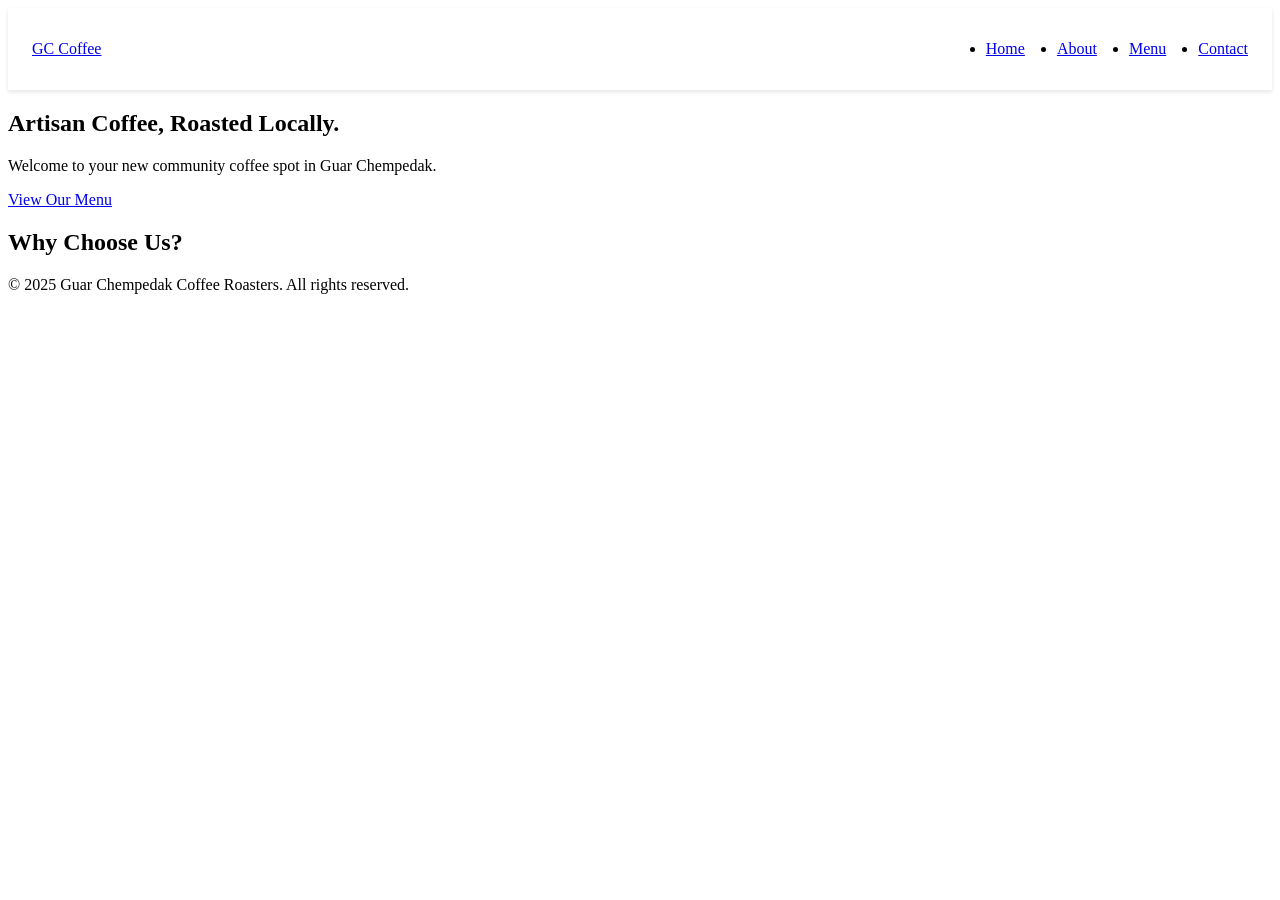
==== Assignment 1/index.html @ 87bee855 "Add files via upload" ====
<!DOCTYPE html>
<html lang="en">
<head>
    <meta charset="UTF-8">
    <meta name="viewport" content="width=device-width, initial-scale=1.0">
    <title>Guar Chempedak Coffee Roasters - Local Artisan Coffee</title>
    <meta name="description" content="Visit Guar Chempedak's best artisan coffee shop.">
    <link rel="stylesheet" href="style.css">
</head>
<body>
    <header>
        <nav class="navbar">
            <a href="index.html" class="nav-logo">GC Coffee</a>
            <ul class="nav-menu">
                <li class="nav-item"><a href="index.html" class="nav-link">Home</a></li>
                <li class="nav-item"><a href="about.html" class="nav-link">About</a></li>
                <li class="nav-item"><a href="menu.html" class="nav-link">Menu</a></li>
                <li class="nav-item"><a href="contact.html" class="nav-link">Contact</a></li>
            </ul>
            <div class="hamburger">
                <span class="bar"></span>
                <span class="bar"></span>
                <span class="bar"></span>
            </div>
        </nav>
    </header>

    <main>
        <section class="hero">
            <h1>Artisan Coffee, Roasted Locally.</h1>
            <p>Welcome to your new community coffee spot in Guar Chempedak.</p>
            <a href="menu.html" class="cta-button">View Our Menu</a>
        </section>

        <section class="features">
            <h2>Why Choose Us?</h2>
            </section>
    </main>

    <footer class="footer">
        <div class="footer-content">
            <p>&copy; 2025 Guar Chempedak Coffee Roasters. All rights reserved.</p>
            <div class="social-links">
                </div>
        </div>
    </footer>

    <script src="app.js"></script>
</body>
</html>
---- Assignment 1/style.css ----
/* Basic styling */
.navbar {
    display: flex;
    justify-content: space-between;
    align-items: center;
    padding: 1rem 1.5rem;
    background-color: #fff;
    box-shadow: 0 2px 4px rgba(0,0,0,0.1);
}

.nav-menu {
    display: flex;
    gap: 2rem;
}

.hamburger {
    display: none; /* Hidden on desktop */
    cursor: pointer;
}

.bar {
    display: block;
    width: 25px;
    height: 3px;
    margin: 5px auto;
    background-color: #333;
    transition: all 0.3s ease-in-out;
}

/* --- Mobile View --- */
@media(max-width: 768px) {
    .hamburger {
        display: block; /* Show hamburger on mobile */
    }

    .nav-menu {
        position: fixed;
        left: -100%; /* Hides menu off-screen */
        top: 70px; /* Position below navbar */
        flex-direction: column;
        background-color: #fff;
        width: 100%;
        text-align: center;
        transition: 0.3s;
        gap: 0;
    }

    .nav-item {
        padding: 1rem 0;
        border-bottom: 1px solid #f0f0f0;
    }

    /* This class is toggled by JavaScript */
    .nav-menu.active {
        left: 0;
    }

    /* Hamburger animation */
    .hamburger.active .bar:nth-child(2) {
        opacity: 0;
    }
    .hamburger.active .bar:nth-child(1) {
        transform: translateY(8px) rotate(45deg);
    }
    .hamburger.active .bar:nth-child(3) {
        transform: translateY(-8px) rotate(-45deg);
    }
}
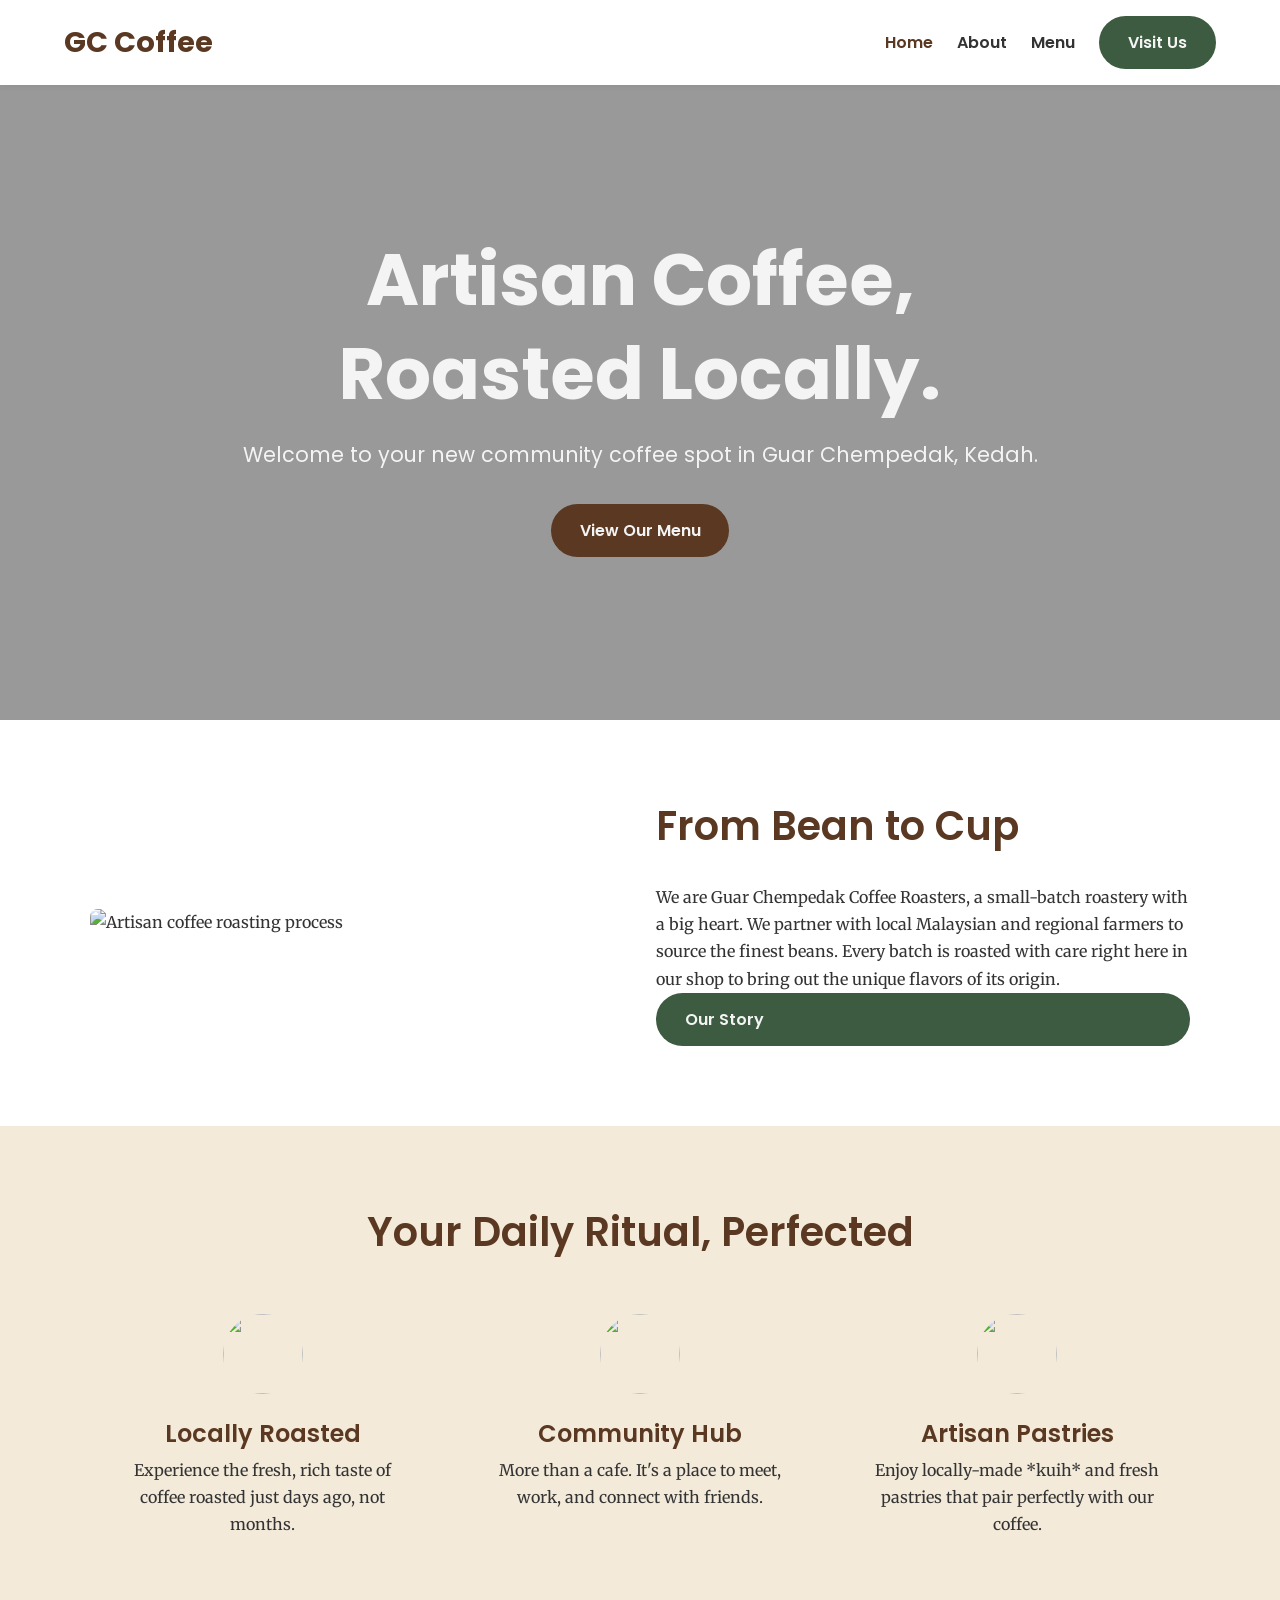
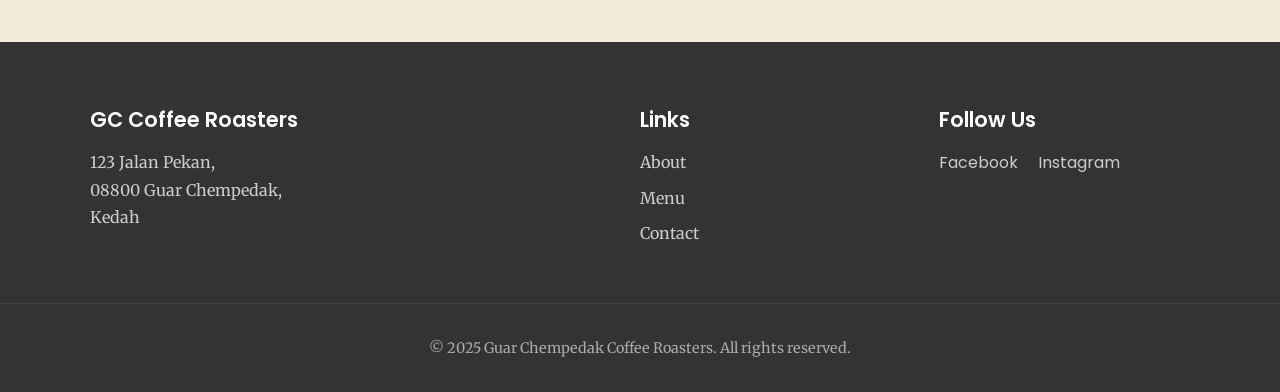
==== commit bdcbbb9a: "Add files via upload" ====
--- a/Assignment 1/index.html
+++ b/Assignment 1/index.html
@@ -3,19 +3,26 @@
 <head>
     <meta charset="UTF-8">
     <meta name="viewport" content="width=device-width, initial-scale=1.0">
-    <title>Guar Chempedak Coffee Roasters - Local Artisan Coffee</title>
-    <meta name="description" content="Visit Guar Chempedak's best artisan coffee shop.">
+    <title>GC Coffee Roasters - Artisan Coffee in Guar Chempedak</title>
+    <meta name="description" content="Welcome to Guar Chempedak Coffee Roasters. We locally roast the finest beans to create the perfect cup. Visit us for artisan coffee, pastries, and community.">
+    <!-- Stylesheet -->
     <link rel="stylesheet" href="style.css">
+    <!-- Google Fonts -->
+    <link rel="preconnect" href="https://fonts.googleapis.com">
+    <link rel="preconnect" href="https://fonts.gstatic.com" crossorigin>
+    <link href="https://fonts.googleapis.com/css2?family=Merriweather:wght@400;700&family=Poppins:wght@400;600;700&display=swap" rel="stylesheet">
 </head>
 <body>
+
+    <!-- Header & Navigation Bar -->
     <header>
         <nav class="navbar">
             <a href="index.html" class="nav-logo">GC Coffee</a>
             <ul class="nav-menu">
-                <li class="nav-item"><a href="index.html" class="nav-link">Home</a></li>
+                <li class="nav-item"><a href="index.html" class="nav-link active">Home</a></li>
                 <li class="nav-item"><a href="about.html" class="nav-link">About</a></li>
                 <li class="nav-item"><a href="menu.html" class="nav-link">Menu</a></li>
-                <li class="nav-item"><a href="contact.html" class="nav-link">Contact</a></li>
+                <li class="nav-item"><a href="contact.html" class="nav-link btn">Visit Us</a></li>
             </ul>
             <div class="hamburger">
                 <span class="bar"></span>
@@ -26,25 +33,82 @@
     </header>
 
     <main>
+        <!-- Hero Section -->
         <section class="hero">
-            <h1>Artisan Coffee, Roasted Locally.</h1>
-            <p>Welcome to your new community coffee spot in Guar Chempedak.</p>
-            <a href="menu.html" class="cta-button">View Our Menu</a>
+            <div class="hero-content">
+                <h1 class="hero-title">Artisan Coffee, <br>Roasted Locally.</h1>
+                <p class="hero-subtitle">Welcome to your new community coffee spot in Guar Chempedak, Kedah.</p>
+                <a href="menu.html" class="btn btn-primary">View Our Menu</a>
+            </div>
         </section>
 
-        <section class="features">
-            <h2>Why Choose Us?</h2>
-            </section>
+        <!-- Introduction Section -->
+        <section class="section intro">
+            <div class="container grid grid-2">
+                <div class="intro-image">
+                    <img src="https://placehold.co/600x400/5a3821/ffffff?text=Our+Roasting+Process" alt="Artisan coffee roasting process">
+                </div>
+                <div class="intro-content">
+                    <h2 class="section-title">From Bean to Cup</h2>
+                    <p>We are Guar Chempedak Coffee Roasters, a small-batch roastery with a big heart. We partner with local Malaysian and regional farmers to source the finest beans. Every batch is roasted with care right here in our shop to bring out the unique flavors of its origin.</p>
+                    <a href="about.html" class="btn">Our Story</a>
+                </div>
+            </div>
+        </section>
+
+        <!-- Features Section -->
+        <section class="section features" aria-labelledby="features-title">
+            <div class="container">
+                <h2 id="features-title" class="section-title text-center">Your Daily Ritual, Perfected</h2>
+                <div class="grid grid-3">
+                    <div class="feature-item">
+                        <img src="https://placehold.co/100x100/3c5b41/ffffff?text=Icon+1" alt="" class="feature-icon">
+                        <h3>Locally Roasted</h3>
+                        <p>Experience the fresh, rich taste of coffee roasted just days ago, not months.</p>
+                    </div>
+                    <div class="feature-item">
+                        <img src="https://placehold.co/100x100/3c5b41/ffffff?text=Icon+2" alt="" class="feature-icon">
+                        <h3>Community Hub</h3>
+                        <p>More than a cafe. It's a place to meet, work, and connect with friends.</p>
+                    </div>
+                    <div class="feature-item">
+                        <img src="https://placehold.co/100x100/3c5b41/ffffff?text=Icon+3" alt="" class="feature-icon">
+                        <h3>Artisan Pastries</h3>
+                        <p>Enjoy locally-made *kuih* and fresh pastries that pair perfectly with our coffee.</p>
+                    </div>
+                </div>
+            </div>
+        </section>
     </main>
 
+    <!-- Footer -->
     <footer class="footer">
-        <div class="footer-content">
+        <div class="container grid grid-footer">
+            <div>
+                <h4 class="footer-title">GC Coffee Roasters</h4>
+                <p>123 Jalan Pekan, <br>08800 Guar Chempedak, <br>Kedah</p>
+            </div>
+            <div>
+                <h4 class="footer-title">Links</h4>
+                <ul>
+                    <li><a href="about.html">About</a></li>
+                    <li><a href="menu.html">Menu</a></li>
+                    <li><a href="contact.html">Contact</a></li>
+                </ul>
+            </div>
+            <div>
+                <h4 class="footer-title">Follow Us</h4>
+                <!-- In a real project, replace # with your social links -->
+                <a href="#" class="social-link">Facebook</a>
+                <a href="#" class="social-link">Instagram</a>
+            </div>
+        </div>
+        <div class="footer-bottom">
             <p>&copy; 2025 Guar Chempedak Coffee Roasters. All rights reserved.</p>
-            <div class="social-links">
-                </div>
         </div>
     </footer>
 
+    <!-- JavaScript -->
     <script src="app.js"></script>
 </body>
-</html>+</html>
--- a/Assignment 1/style.css
+++ b/Assignment 1/style.css
@@ -1,61 +1,444 @@
-/* Basic styling */
+/* --- CSS Reset & Variables --- */
+:root {
+    --primary-color: #5a3821; /* Deep brown */
+    --secondary-color: #3c5b41; /* Forest green */
+    --accent-color: #f3eada; /* Cream */
+    --text-dark: #333333;
+    --text-light: #f4f4f4;
+    --font-heading: 'Poppins', sans-serif;
+    --font-body: 'Merriweather', serif;
+}
+
+* {
+    margin: 0;
+    padding: 0;
+    box-sizing: border-box;
+}
+
+body {
+    font-family: var(--font-body);
+    color: var(--text-dark);
+    line-height: 1.7;
+    background-color: #fff;
+}
+
+h1, h2, h3, h4, h5, h6 {
+    font-family: var(--font-heading);
+    font-weight: 600;
+    line-height: 1.3;
+}
+
+a {
+    color: var(--secondary-color);
+    text-decoration: none;
+}
+
+ul {
+    list-style: none;
+}
+
+img {
+    max-width: 100%;
+    height: auto;
+    display: block;
+    border-radius: 8px;
+}
+
+.container {
+    width: 90%;
+    max-width: 1100px;
+    margin: 0 auto;
+}
+
+.section {
+    padding: 5rem 0;
+}
+
+.section-title {
+    font-size: 2.5rem;
+    color: var(--primary-color);
+    margin-bottom: 2rem;
+}
+
+.text-center {
+    text-align: center;
+}
+
+/* --- Buttons --- */
+.btn {
+    display: inline-block;
+    padding: 0.8rem 1.8rem;
+    background-color: var(--secondary-color);
+    color: var(--text-light);
+    border: none;
+    border-radius: 50px;
+    font-family: var(--font-heading);
+    font-weight: 600;
+    transition: all 0.3s ease;
+}
+
+.btn:hover {
+    background-color: #334d38; /* Darker green */
+    transform: translateY(-2px);
+    box-shadow: 0 4px 10px rgba(0,0,0,0.1);
+}
+
+.btn-primary {
+    background-color: var(--primary-color);
+    color: var(--text-light);
+}
+.btn-primary:hover {
+    background-color: #4a2d1a; /* Darker brown */
+}
+
+
+/* --- Grid System --- */
+.grid {
+    display: grid;
+    gap: 2rem;
+}
+.grid-2 {
+    grid-template-columns: 1fr;
+}
+.grid-3 {
+    grid-template-columns: 1fr;
+}
+
+/* --- Navigation Bar --- */
 .navbar {
     display: flex;
     justify-content: space-between;
     align-items: center;
-    padding: 1rem 1.5rem;
-    background-color: #fff;
-    box-shadow: 0 2px 4px rgba(0,0,0,0.1);
+    padding: 1rem 5%;
+    background-color: #ffffff;
+    box-shadow: 0 2px 5px rgba(0,0,0,0.05);
+    position: fixed;
+    width: 100%;
+    top: 0;
+    left: 0;
+    z-index: 1000;
+}
+
+.nav-logo {
+    font-family: var(--font-heading);
+    font-size: 1.8rem;
+    font-weight: 700;
+    color: var(--primary-color);
 }
 
 .nav-menu {
     display: flex;
-    gap: 2rem;
-}
-
+    align-items: center;
+    gap: 1.5rem;
+}
+
+.nav-link {
+    font-family: var(--font-heading);
+    font-weight: 600;
+    color: var(--text-dark);
+    transition: color 0.3s ease;
+}
+
+.nav-link:hover, .nav-link.active {
+    color: var(--primary-color);
+}
+
+.nav-link.btn {
+    color: var(--text-light); /* Button text color */
+}
+.nav-link.btn:hover {
+    color: var(--text-light);
+    background-color: #4a2d1a;
+}
+
+/* Hamburger Menu */
 .hamburger {
-    display: none; /* Hidden on desktop */
+    display: none;
     cursor: pointer;
 }
-
 .bar {
     display: block;
     width: 25px;
     height: 3px;
     margin: 5px auto;
-    background-color: #333;
+    background-color: var(--text-dark);
     transition: all 0.3s ease-in-out;
 }
 
-/* --- Mobile View --- */
-@media(max-width: 768px) {
+/* --- Hero Section --- */
+.hero {
+    display: flex;
+    align-items: center;
+    justify-content: center;
+    min-height: 80vh;
+    padding-top: 70px; /* Navbar height */
+    text-align: center;
+    background: linear-gradient(rgba(0,0,0,0.4), rgba(0,0,0,0.4)), url('https://placehold.co/1920x1080/5a3821/333333?text=Guar+Chempedak+Coffee') no-repeat center center/cover;
+}
+
+.hero-content {
+    color: var(--text-light);
+}
+
+.hero-title {
+    font-size: 3.5rem;
+    font-weight: 700;
+    margin-bottom: 1rem;
+}
+
+.hero-subtitle {
+    font-size: 1.3rem;
+    font-family: var(--font-heading);
+    font-weight: 400;
+    margin-bottom: 2rem;
+}
+
+/* --- Intro Section --- */
+.intro-content {
+    display: flex;
+    flex-direction: column;
+    justify-content: center;
+}
+.intro-image img {
+    width: 100%;
+    height: 100%;
+    object-fit: cover;
+}
+
+/* --- Features Section --- */
+.features {
+    background-color: var(--accent-color);
+}
+.feature-item {
+    text-align: center;
+    padding: 1.5rem;
+}
+.feature-icon {
+    width: 80px;
+    height: 80px;
+    margin: 0 auto 1.5rem auto;
+    border-radius: 50%;
+}
+.feature-item h3 {
+    font-size: 1.5rem;
+    color: var(--primary-color);
+    margin-bottom: 0.5rem;
+}
+
+/* --- Page Header (for internal pages) --- */
+.page-header {
+    padding: 8rem 0 3rem 0;
+    background-color: var(--accent-color);
+}
+
+/* --- About Page --- */
+.about-content p {
+    margin-bottom: 1.5rem;
+}
+.about-image img {
+    width: 100%;
+    height: 100%;
+    object-fit: cover;
+}
+
+/* --- Menu Page --- */
+.menu-category-title {
+    font-size: 2rem;
+    color: var(--primary-color);
+    border-bottom: 2px solid var(--accent-color);
+    padding-bottom: 0.5rem;
+    margin-bottom: 2rem;
+    margin-top: 3rem;
+}
+.menu-category-title:first-of-type {
+    margin-top: 0;
+}
+.menu-grid {
+    display: grid;
+    grid-template-columns: 1fr;
+    gap: 1.5rem;
+}
+.menu-item {
+    background: #fdfdfd;
+    border: 1px solid #f0f0f0;
+    padding: 1.5rem;
+    border-radius: 8px;
+    position: relative;
+}
+.menu-item h3 {
+    font-size: 1.3rem;
+    color: var(--text-dark);
+    margin-bottom: 0.5rem;
+}
+.menu-item p {
+    font-size: 0.95rem;
+    padding-right: 70px; /* Space for price */
+}
+.menu-price {
+    position: absolute;
+    top: 1.5rem;
+    right: 1.5rem;
+    font-family: var(--font-heading);
+    font-size: 1.3rem;
+    font-weight: 700;
+    color: var(--primary-color);
+}
+
+/* --- Contact Page --- */
+.contact-grid {
+    grid-template-columns: 1fr;
+}
+.contact-info h3 {
+    font-size: 1.5rem;
+    color: var(--primary-color);
+    margin-top: 2rem;
+    margin-bottom: 0.5rem;
+}
+.contact-info p {
+    line-height: 1.8;
+}
+.form-group {
+    margin-bottom: 1.5rem;
+}
+.form-group label {
+    display: block;
+    font-family: var(--font-heading);
+    font-weight: 600;
+    margin-bottom: 0.5rem;
+}
+.form-group input,
+.form-group textarea {
+    width: 100%;
+    padding: 0.8rem;
+    font-family: var(--font-body);
+    font-size: 1rem;
+    border: 1px solid #ccc;
+    border-radius: 5px;
+}
+.map-section {
+    padding-top: 3rem;
+}
+.map-section iframe {
+    display: block;
+    width: 100%;
+}
+
+/* --- Footer --- */
+.footer {
+    background-color: var(--text-dark);
+    color: var(--text-light);
+    padding: 4rem 0 0 0;
+}
+.grid-footer {
+    grid-template-columns: 1fr;
+    gap: 3rem;
+}
+.footer-title {
+    font-size: 1.3rem;
+    color: #fff;
+    margin-bottom: 1rem;
+}
+.footer p, .footer ul li a {
+    color: #ccc;
+    transition: color 0.3s ease;
+}
+.footer ul li {
+    margin-bottom: 0.5rem;
+}
+.footer ul li a:hover {
+    color: #fff;
+}
+.social-link {
+    display: inline-block;
+    margin-right: 1rem;
+    color: #ccc;
+    font-family: var(--font-heading);
+}
+.social-link:hover {
+    color: #fff;
+}
+.footer-bottom {
+    text-align: center;
+    padding: 2rem 0;
+    margin-top: 3rem;
+    border-top: 1px solid #444;
+}
+.footer-bottom p {
+    font-size: 0.9rem;
+    color: #aaa;
+}
+
+
+/* --- Responsive Media Queries --- */
+
+@media(min-width: 768px) {
+    .grid-2 {
+        grid-template-columns: repeat(2, 1fr);
+        align-items: center;
+    }
+    .grid-3 {
+        grid-template-columns: repeat(3, 1fr);
+    }
+    .menu-grid {
+        grid-template-columns: repeat(2, 1fr);
+    }
+    .contact-grid {
+        grid-template-columns: 1fr 1fr;
+    }
+    .grid-footer {
+        grid-template-columns: 2fr 1fr 1fr;
+    }
+    .hero-title {
+        font-size: 4.5rem;
+    }
+    /* --- Make nav menu visible on desktop --- */
+    .nav-menu {
+        display: flex;
+    }
     .hamburger {
-        display: block; /* Show hamburger on mobile */
+        display: none;
+    }
+}
+
+@media(max-width: 767px) {
+    /* --- Mobile Menu Styles --- */
+    .hamburger {
+        display: block;
     }
 
     .nav-menu {
         position: fixed;
-        left: -100%; /* Hides menu off-screen */
-        top: 70px; /* Position below navbar */
+        left: -100%; /* Hide off-screen */
+        top: 70px; /* Below navbar */
         flex-direction: column;
         background-color: #fff;
         width: 100%;
         text-align: center;
-        transition: 0.3s;
+        transition: left 0.3s ease-in-out;
+        box-shadow: 0 5px 10px rgba(0,0,0,0.1);
         gap: 0;
     }
 
     .nav-item {
-        padding: 1rem 0;
+        width: 100%;
+    }
+
+    .nav-link {
+        display: block;
+        padding: 1.2rem 0;
         border-bottom: 1px solid #f0f0f0;
     }
 
-    /* This class is toggled by JavaScript */
+    .nav-link.btn {
+        margin: 1rem auto;
+        width: 90%;
+    }
+    
     .nav-menu.active {
-        left: 0;
-    }
-
-    /* Hamburger animation */
+        left: 0; /* Slide in */
+    }
+
+    /* Hamburger Animation */
     .hamburger.active .bar:nth-child(2) {
         opacity: 0;
     }
@@ -65,5 +448,19 @@
     .hamburger.active .bar:nth-child(3) {
         transform: translateY(-8px) rotate(-45deg);
     }
-}
-
+
+    /* Responsive text */
+    .hero-title {
+        font-size: 2.8rem;
+    }
+    .section-title {
+        font-size: 2rem;
+    }
+    /* Stack intro content */
+    .intro .grid-2 {
+        grid-template-columns: 1fr;
+    }
+    .intro-image {
+        order: -1; /* Move image to top on mobile */
+    }
+}
